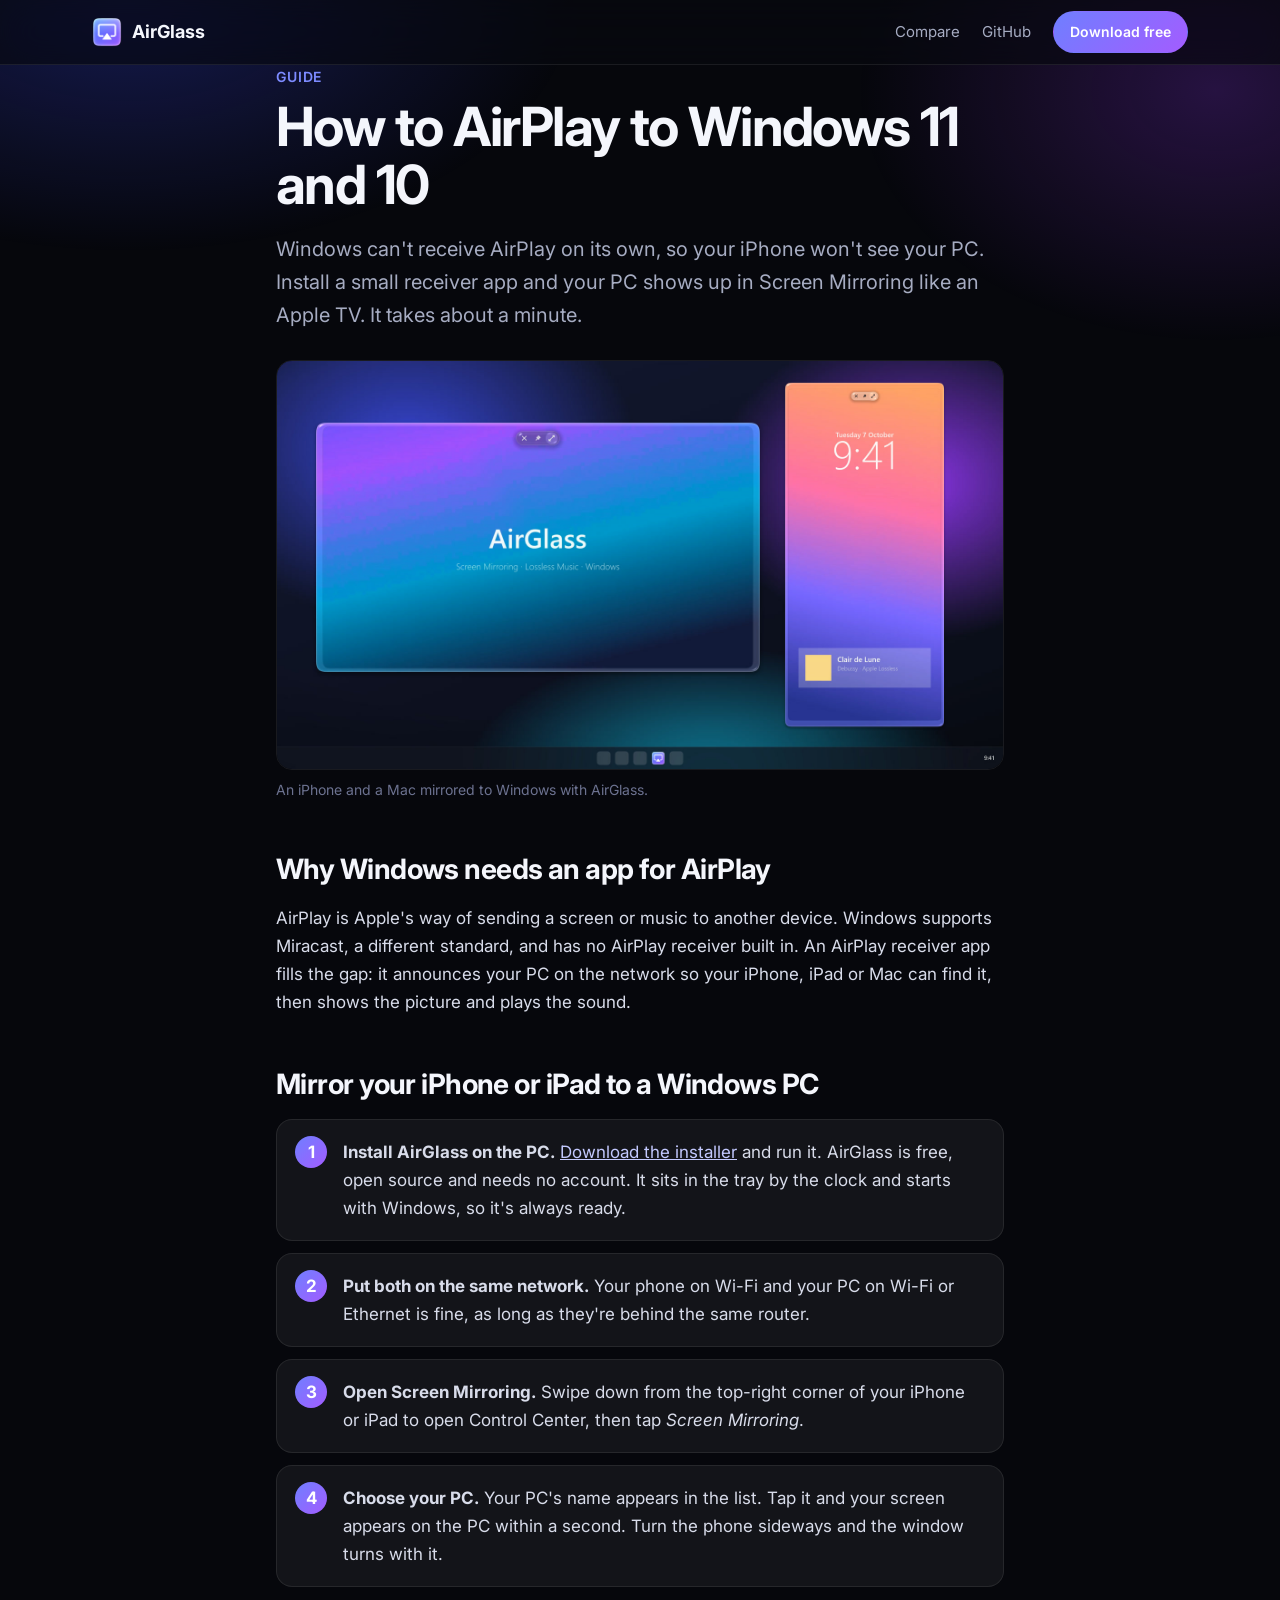
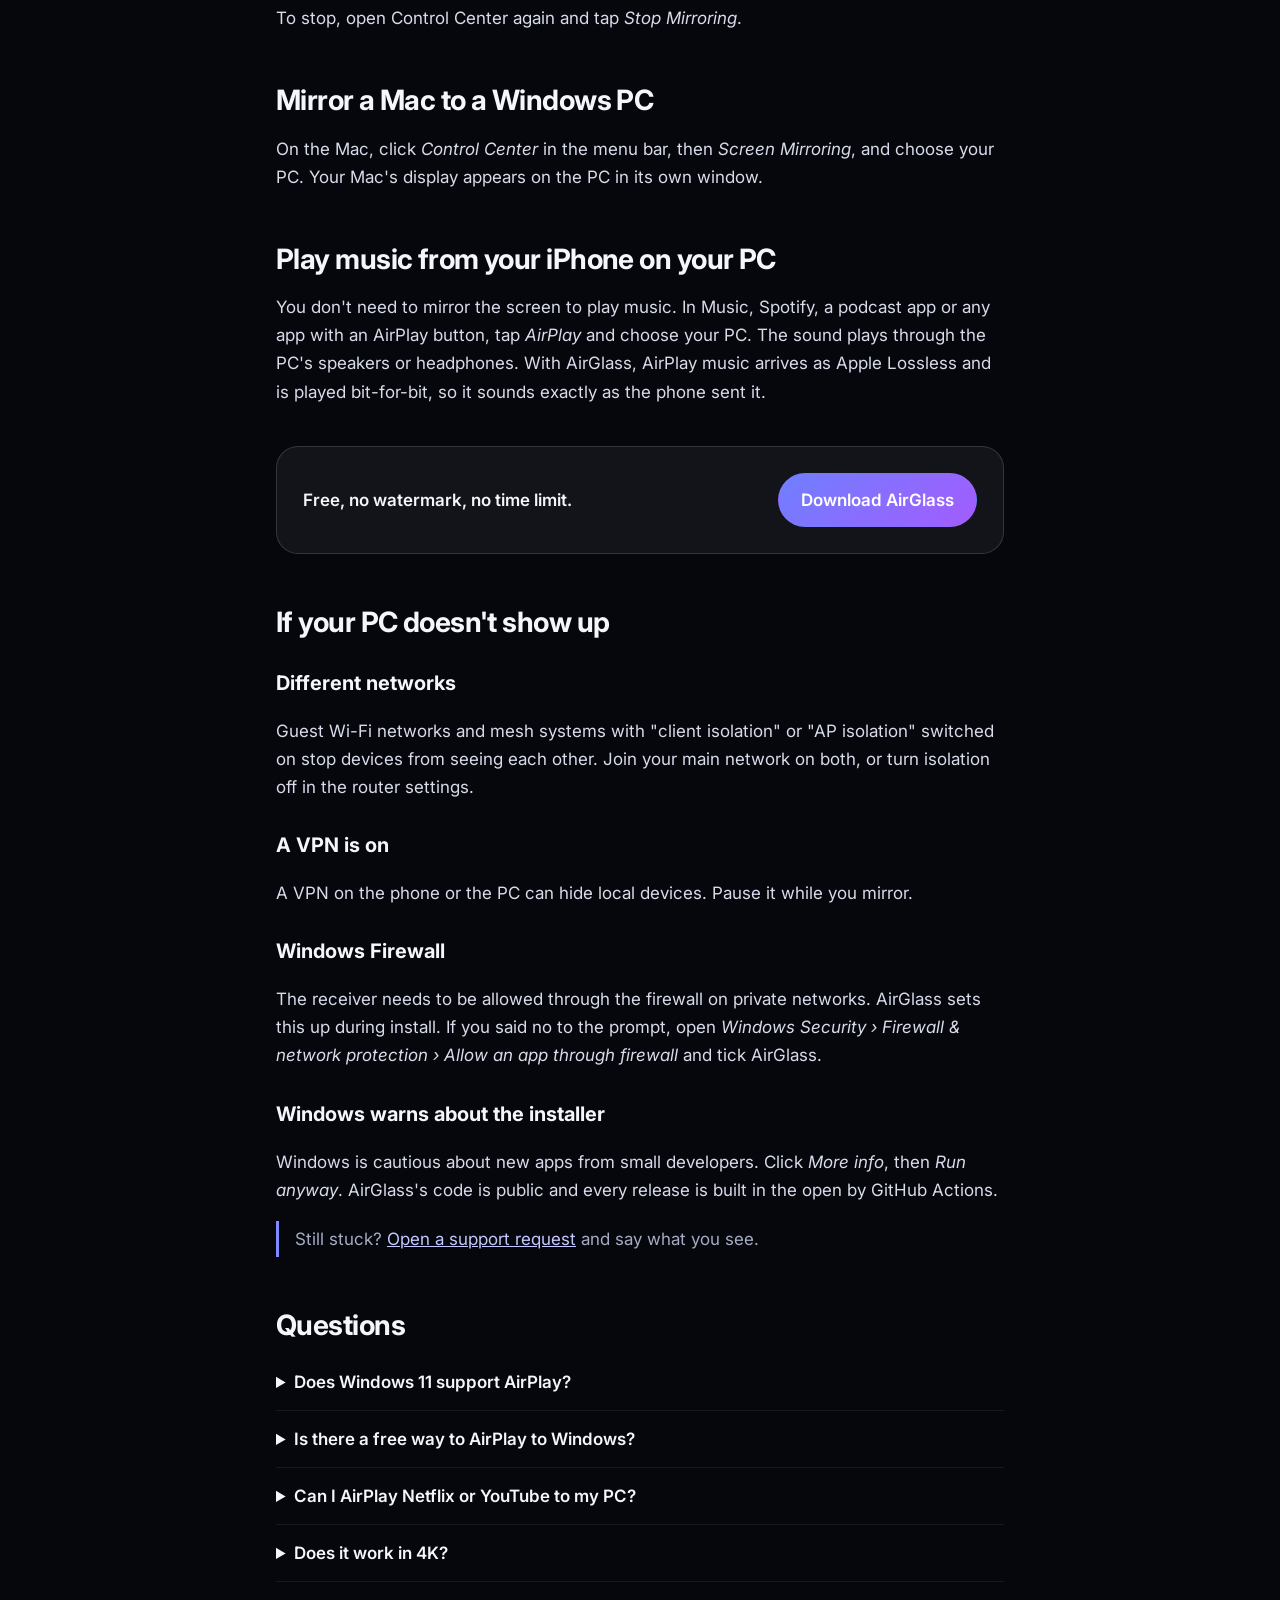
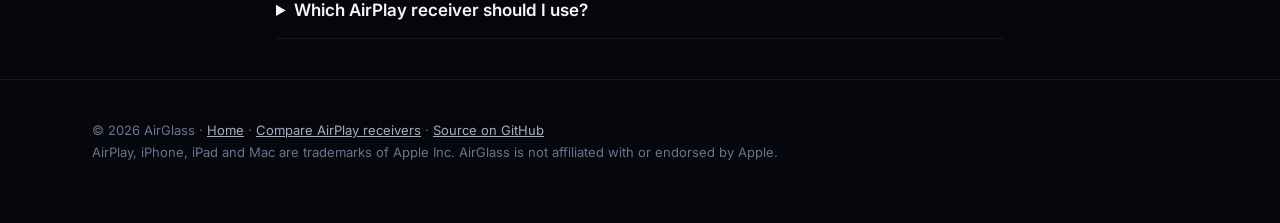
==== site/airplay-to-windows/index.html @ 2d189290 "Site: add AirPlay-to-Windows guide and receiver comparison pages Adds /airplay-to-windows/ (step-by-" ====
<!doctype html>
<html lang="en">
<head>
<meta charset="utf-8">
<meta name="viewport" content="width=device-width, initial-scale=1">
<title>How to AirPlay to Windows 11 and 10 (iPhone, iPad, Mac) · AirGlass</title>
<meta name="description" content="Windows can't receive AirPlay on its own. Here's how to mirror your iPhone, iPad or Mac to a Windows 11 or 10 PC and play AirPlay music on it, free, in about a minute.">
<link rel="canonical" href="https://jdkuk.github.io/AirGlass/airplay-to-windows/">
<meta name="color-scheme" content="dark">
<meta name="theme-color" content="#07080d">
<link rel="icon" href="../icon.png">
<meta property="og:title" content="How to AirPlay to Windows 11 and 10">
<meta property="og:description" content="Mirror your iPhone, iPad or Mac to a Windows PC and play AirPlay music on it, free.">
<meta property="og:image" content="https://jdkuk.github.io/AirGlass/og.png">
<meta property="og:url" content="https://jdkuk.github.io/AirGlass/airplay-to-windows/">
<meta property="og:type" content="article">
<meta name="twitter:card" content="summary_large_image">
<link rel="preconnect" href="https://fonts.googleapis.com">
<link rel="preconnect" href="https://fonts.gstatic.com" crossorigin>
<link rel="stylesheet" href="https://fonts.googleapis.com/css2?family=Inter:wght@400;500;600;700;800&display=swap">
<link rel="stylesheet" href="../pages.css">
<script type="application/ld+json">
{
  "@context": "https://schema.org",
  "@type": "HowTo",
  "name": "How to AirPlay to a Windows 11 or 10 PC",
  "description": "Mirror an iPhone, iPad or Mac to a Windows PC, and play AirPlay music on it, using the free AirGlass receiver.",
  "totalTime": "PT2M",
  "tool": [{"@type": "HowToTool", "name": "AirGlass (free AirPlay receiver for Windows)"}],
  "step": [
    {"@type": "HowToStep", "name": "Install an AirPlay receiver", "text": "Download AirGlass from github.com/jdkuk/AirGlass/releases/latest and run the installer. It starts in the system tray and launches with Windows."},
    {"@type": "HowToStep", "name": "Join the same network", "text": "Make sure the iPhone, iPad or Mac and the PC are on the same home network. Wi-Fi and Ethernet can be mixed through the same router."},
    {"@type": "HowToStep", "name": "Open Screen Mirroring", "text": "On iPhone or iPad, open Control Center and tap Screen Mirroring. On a Mac, click Control Center, then Screen Mirroring."},
    {"@type": "HowToStep", "name": "Choose your PC", "text": "Pick your PC's name from the list. The screen appears on the PC within a second."},
    {"@type": "HowToStep", "name": "Play music over AirPlay (optional)", "text": "In Music, Spotify or any audio app, tap the AirPlay button and choose your PC to play music through the PC's speakers in lossless quality."}
  ]
}
</script>
<script type="application/ld+json">
{
  "@context": "https://schema.org",
  "@type": "FAQPage",
  "mainEntity": [
    {"@type": "Question", "name": "Does Windows 11 support AirPlay?", "acceptedAnswer": {"@type": "Answer", "text": "No. Windows has Miracast built in, but not AirPlay, so an iPhone won't see a Windows PC until you install an AirPlay receiver app such as AirGlass."}},
    {"@type": "Question", "name": "Is there a free way to AirPlay to Windows?", "acceptedAnswer": {"@type": "Answer", "text": "Yes. AirGlass is free and open source, with no watermark and no time limit. An optional one-time Pro upgrade adds a movable, resizable floating window."}},
    {"@type": "Question", "name": "Why doesn't my PC show up in Screen Mirroring?", "acceptedAnswer": {"@type": "Answer", "text": "The usual causes are being on different networks, a guest network or router client isolation, a VPN on the phone or PC, or Windows Firewall blocking the receiver. Put both devices on the same home network and allow the app through the firewall."}},
    {"@type": "Question", "name": "Can I AirPlay Netflix or YouTube to a Windows PC?", "acceptedAnswer": {"@type": "Answer", "text": "Screen Mirroring shows whatever is on your screen, but protected video such as Netflix mirrors as black because the app blocks it. AirGlass doesn't support the separate 'send a video link' kind of AirPlay."}}
  ]
}
</script>
</head>
<body>
<nav class="top">
  <div class="wrap">
    <a class="brand" href="../"><img src="../icon.png" alt="">AirGlass</a>
    <div class="navlinks">
      <a class="hide-sm" href="../compare/">Compare</a>
      <a class="hide-sm" href="https://github.com/jdkuk/AirGlass">GitHub</a>
      <a class="btn primary" href="https://github.com/jdkuk/AirGlass/releases/latest">Download free</a>
    </div>
  </div>
</nav>

<main>
<article class="wrap narrow">
  <div class="kicker">Guide</div>
  <h1>How to AirPlay to Windows 11 and 10</h1>
  <p class="lede">Windows can't receive AirPlay on its own, so your iPhone won't see your PC. Install a small receiver app and your PC shows up in Screen Mirroring like an Apple TV. It takes about a minute.</p>

  <figure>
    <img src="../media/desktop.jpg" srcset="../media/desktop.jpg 1600w, ../media/desktop@2x.jpg 3200w" sizes="(max-width: 760px) 100vw, 728px" alt="An iPhone and a Mac mirrored to a Windows desktop in floating glass windows" width="1600" height="900">
    <figcaption>An iPhone and a Mac mirrored to Windows with AirGlass.</figcaption>
  </figure>

  <h2>Why Windows needs an app for AirPlay</h2>
  <p>AirPlay is Apple's way of sending a screen or music to another device. Windows supports Miracast, a different standard, and has no AirPlay receiver built in. An AirPlay receiver app fills the gap: it announces your PC on the network so your iPhone, iPad or Mac can find it, then shows the picture and plays the sound.</p>

  <h2>Mirror your iPhone or iPad to a Windows PC</h2>
  <ol class="steps">
    <li><strong>Install AirGlass on the PC.</strong> <a href="https://github.com/jdkuk/AirGlass/releases/latest">Download the installer</a> and run it. AirGlass is free, open source and needs no account. It sits in the tray by the clock and starts with Windows, so it's always ready.</li>
    <li><strong>Put both on the same network.</strong> Your phone on Wi-Fi and your PC on Wi-Fi or Ethernet is fine, as long as they're behind the same router.</li>
    <li><strong>Open Screen Mirroring.</strong> Swipe down from the top-right corner of your iPhone or iPad to open Control Center, then tap <em>Screen Mirroring</em>.</li>
    <li><strong>Choose your PC.</strong> Your PC's name appears in the list. Tap it and your screen appears on the PC within a second. Turn the phone sideways and the window turns with it.</li>
  </ol>
  <p>To stop, open Control Center again and tap <em>Stop Mirroring</em>.</p>

  <h2>Mirror a Mac to a Windows PC</h2>
  <p>On the Mac, click <em>Control Center</em> in the menu bar, then <em>Screen Mirroring</em>, and choose your PC. Your Mac's display appears on the PC in its own window.</p>

  <h2>Play music from your iPhone on your PC</h2>
  <p>You don't need to mirror the screen to play music. In Music, Spotify, a podcast app or any app with an AirPlay button, tap <em>AirPlay</em> and choose your PC. The sound plays through the PC's speakers or headphones. With AirGlass, AirPlay music arrives as Apple Lossless and is played bit-for-bit, so it sounds exactly as the phone sent it.</p>

  <div class="cta">
    <p>Free, no watermark, no time limit.</p>
    <a class="btn primary" href="https://github.com/jdkuk/AirGlass/releases/latest">Download AirGlass</a>
  </div>

  <h2>If your PC doesn't show up</h2>
  <h3>Different networks</h3>
  <p>Guest Wi-Fi networks and mesh systems with "client isolation" or "AP isolation" switched on stop devices from seeing each other. Join your main network on both, or turn isolation off in the router settings.</p>
  <h3>A VPN is on</h3>
  <p>A VPN on the phone or the PC can hide local devices. Pause it while you mirror.</p>
  <h3>Windows Firewall</h3>
  <p>The receiver needs to be allowed through the firewall on private networks. AirGlass sets this up during install. If you said no to the prompt, open <em>Windows Security › Firewall &amp; network protection › Allow an app through firewall</em> and tick AirGlass.</p>
  <h3>Windows warns about the installer</h3>
  <p>Windows is cautious about new apps from small developers. Click <em>More info</em>, then <em>Run anyway</em>. AirGlass's code is public and every release is built in the open by GitHub Actions.</p>
  <p class="note">Still stuck? <a href="https://github.com/jdkuk/AirGlass/issues">Open a support request</a> and say what you see.</p>

  <h2>Questions</h2>
  <details><summary>Does Windows 11 support AirPlay?</summary><p>No. Windows has Miracast built in, but not AirPlay, so an iPhone won't see a Windows PC until you install an AirPlay receiver.</p></details>
  <details><summary>Is there a free way to AirPlay to Windows?</summary><p>Yes. AirGlass is free and open source, with no watermark and no time limit. The free edition mirrors full screen; an optional one-time Pro upgrade adds a floating window you can move, resize, zoom and keep on top.</p></details>
  <details><summary>Can I AirPlay Netflix or YouTube to my PC?</summary><p>Screen Mirroring shows whatever is on your screen. Protected video, such as Netflix, mirrors as black because the app blocks it. AirGlass doesn't support the separate "send a video link" kind of AirPlay.</p></details>
  <details><summary>Does it work in 4K?</summary><p>AirGlass mirrors at up to 1080p and about 60 fps. Phones asked for 4K drop to around 28 fps, so 1080p looks and feels better.</p></details>
  <details><summary>Which AirPlay receiver should I use?</summary><p>See <a href="../compare/">AirGlass compared with AirServer, LonelyScreen, Reflector and 5KPlayer</a>.</p></details>
</article>
</main>

<footer>
  <div class="wrap">© 2026 AirGlass · <a href="../">Home</a> · <a href="../compare/">Compare AirPlay receivers</a> · <a href="https://github.com/jdkuk/AirGlass">Source on GitHub</a><br>
  AirPlay, iPhone, iPad and Mac are trademarks of Apple Inc. AirGlass is not affiliated with or endorsed by Apple.</div>
</footer>
</body>
</html>
---- site/pages.css ----
/* Shared styles for the article pages (guide, comparison). The landing page keeps its own inline styles. */
:root {
  --bg: #06070c;
  --bg-2: #0b0d16;
  --ink: #f4f6fc;
  --muted: #a6acc2;
  --faint: #6c7290;
  --line: rgba(255,255,255,.08);
  --glass: rgba(255,255,255,.055);
  --rim: rgba(255,255,255,.14);
  --accent: #7d8bff;
  --accent-2: #b46cff;
  --good: #5fe3a1;
  --radius: 22px;
}
* { box-sizing: border-box; }
html { -webkit-text-size-adjust: 100%; }
body { margin: 0; background: var(--bg); color: var(--ink); font: 17px/1.65 Inter, "Segoe UI", system-ui, sans-serif; }
body::before { content: ""; position: fixed; inset: 0; z-index: -1; pointer-events: none;
  background: radial-gradient(50% 40% at 10% 0%, rgba(63,77,255,.28), transparent 70%), radial-gradient(40% 40% at 95% 10%, rgba(155,60,255,.22), transparent 70%); }
a { color: #c3c9ff; }
.wrap { max-width: 1128px; margin: 0 auto; padding: 0 16px; }
.narrow { max-width: 760px; }

nav.top { position: sticky; top: 0; z-index: 50; background: rgba(8,9,15,.7); backdrop-filter: blur(18px) saturate(1.4); -webkit-backdrop-filter: blur(18px) saturate(1.4); border-bottom: 1px solid var(--line); }
nav.top .wrap { display: flex; align-items: center; justify-content: space-between; height: 64px; }
.brand { display: flex; align-items: center; gap: 10px; font-weight: 700; font-size: 18px; text-decoration: none; color: var(--ink); }
.brand img { width: 30px; height: 30px; border-radius: 8px; }
.navlinks { display: flex; align-items: center; gap: 22px; font-size: 15px; }
.navlinks a { color: var(--muted); text-decoration: none; }
.navlinks a:hover { color: var(--ink); }
@media (max-width: 640px) { .hide-sm { display: none; } }

.btn { display: inline-flex; align-items: center; gap: 8px; padding: 12px 22px; border-radius: 999px; font-weight: 600; text-decoration: none; border: 1px solid var(--rim); color: var(--ink); background: var(--glass); }
.btn.primary { background: linear-gradient(135deg, #6f7fff, #a35cff); border-color: transparent; color: #fff; }
.navlinks .btn { color: #fff; padding: 8px 16px; font-size: 14px; }

article { padding: 56px 0 40px; }
.kicker { color: var(--accent); font-weight: 600; font-size: 14px; letter-spacing: .06em; text-transform: uppercase; }
h1 { font-size: clamp(34px, 6vw, 54px); line-height: 1.08; letter-spacing: -.03em; margin: 10px 0 18px; }
h2 { font-size: 28px; letter-spacing: -.02em; margin: 52px 0 12px; line-height: 1.2; }
h3 { font-size: 20px; margin: 28px 0 8px; }
.lede { font-size: 20px; color: var(--muted); margin: 0 0 28px; }
p, li { color: #d8dcea; }
ol.steps { counter-reset: s; list-style: none; padding: 0; }
ol.steps > li { counter-increment: s; position: relative; padding: 18px 20px 18px 66px; margin: 12px 0; border: 1px solid var(--line); border-radius: 16px; background: var(--glass); }
ol.steps > li::before { content: counter(s); position: absolute; left: 18px; top: 16px; width: 32px; height: 32px; border-radius: 50%; display: grid; place-items: center; font-weight: 700; background: linear-gradient(135deg, #6f7fff, #a35cff); color: #fff; }
.note { border-left: 3px solid var(--accent); padding: 4px 0 4px 16px; color: var(--muted); }
figure { margin: 28px 0; }
figure img { width: 100%; height: auto; border-radius: 16px; border: 1px solid var(--line); display: block; }
figcaption { color: var(--faint); font-size: 14px; margin-top: 8px; }
.cta { margin: 40px 0; padding: 26px; border-radius: var(--radius); border: 1px solid var(--rim); background: var(--glass); display: flex; gap: 18px; align-items: center; justify-content: space-between; flex-wrap: wrap; }
.cta p { margin: 0; font-weight: 600; color: var(--ink); }

.tablewrap { overflow-x: auto; margin: 20px 0; border: 1px solid var(--line); border-radius: 16px; }
table { border-collapse: collapse; width: 100%; min-width: 640px; font-size: 15px; }
th, td { padding: 12px 14px; text-align: left; border-bottom: 1px solid var(--line); vertical-align: top; }
thead th { color: var(--muted); font-weight: 600; background: rgba(255,255,255,.03); }
tbody th { font-weight: 700; white-space: nowrap; }
tr.us { background: rgba(125,139,255,.08); }
.yes { color: var(--good); }
.small { font-size: 14px; color: var(--faint); }

details { border-bottom: 1px solid var(--line); padding: 14px 0; }
summary { cursor: pointer; font-weight: 600; }
details p { margin: 10px 0 0; }

footer { padding: 40px 0 60px; color: var(--faint); font-size: 13px; border-top: 1px solid var(--line); margin-top: 40px; }
footer a { color: var(--muted); }
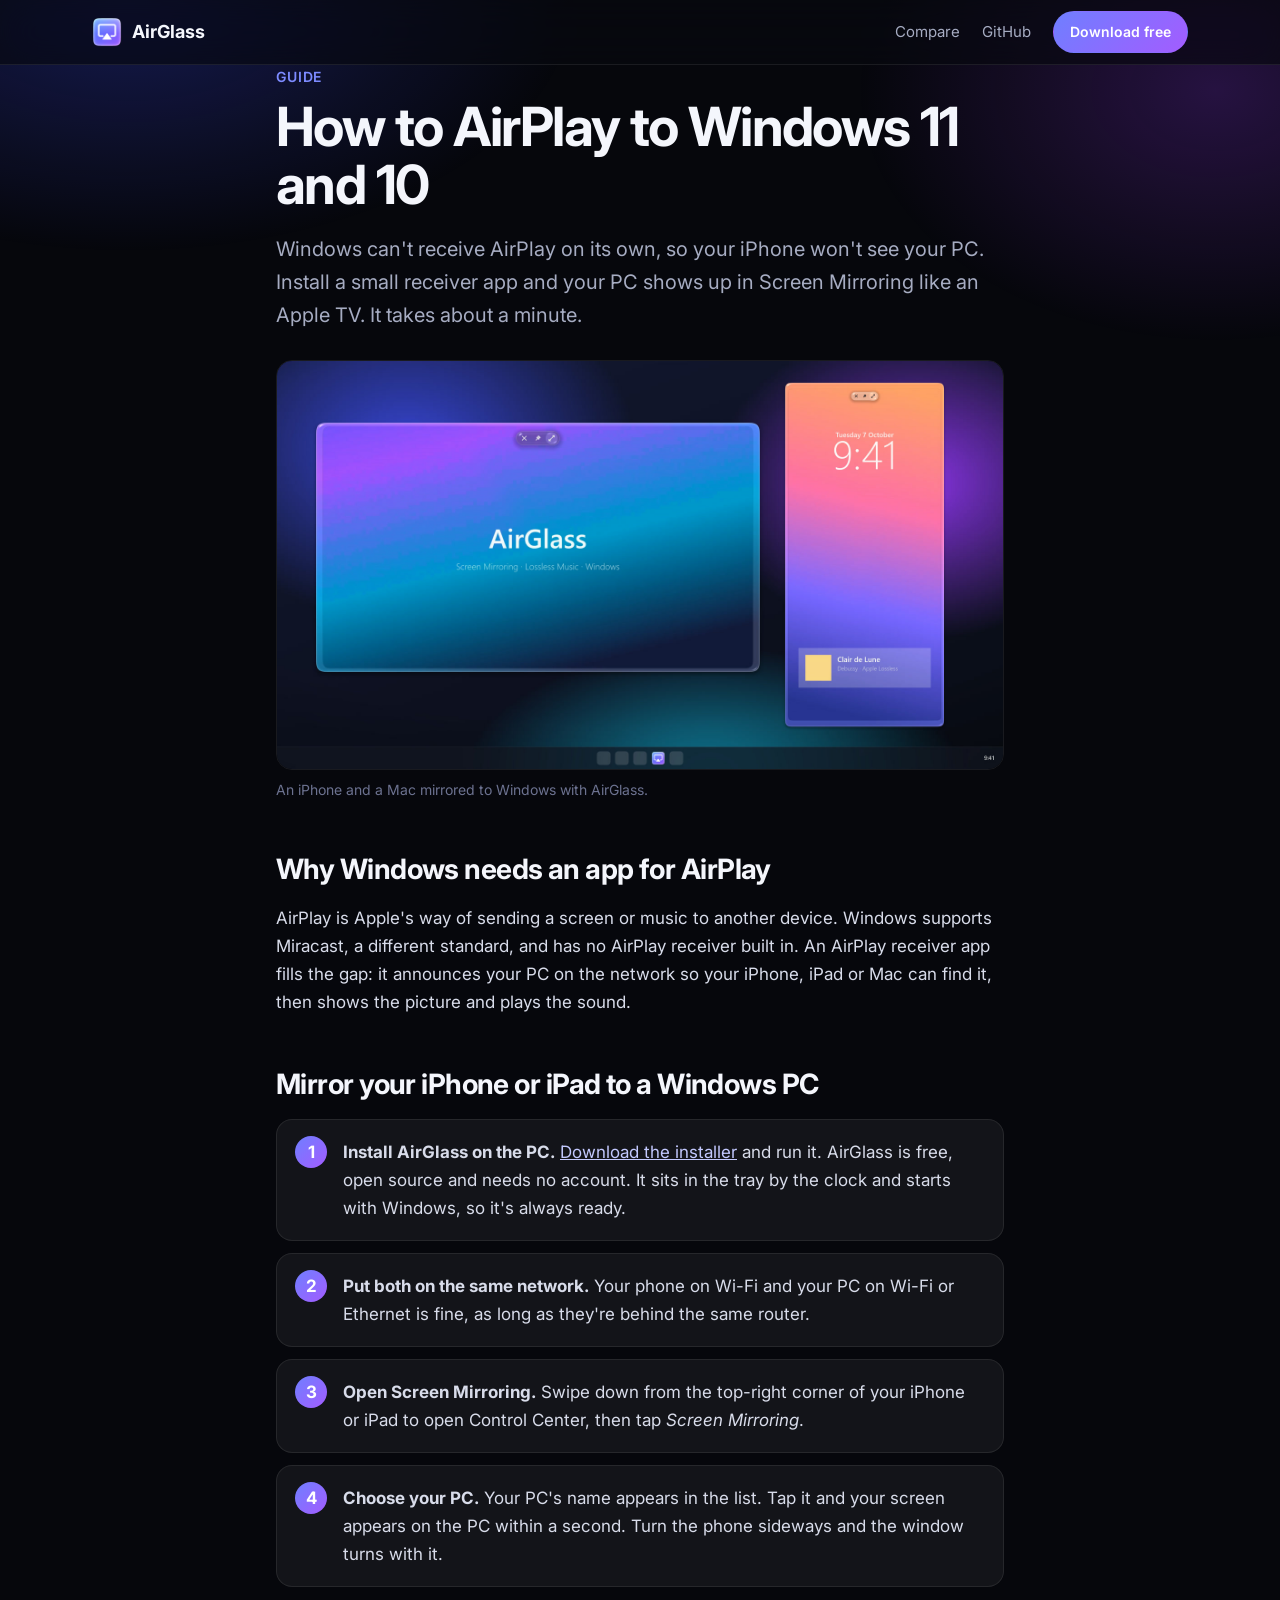
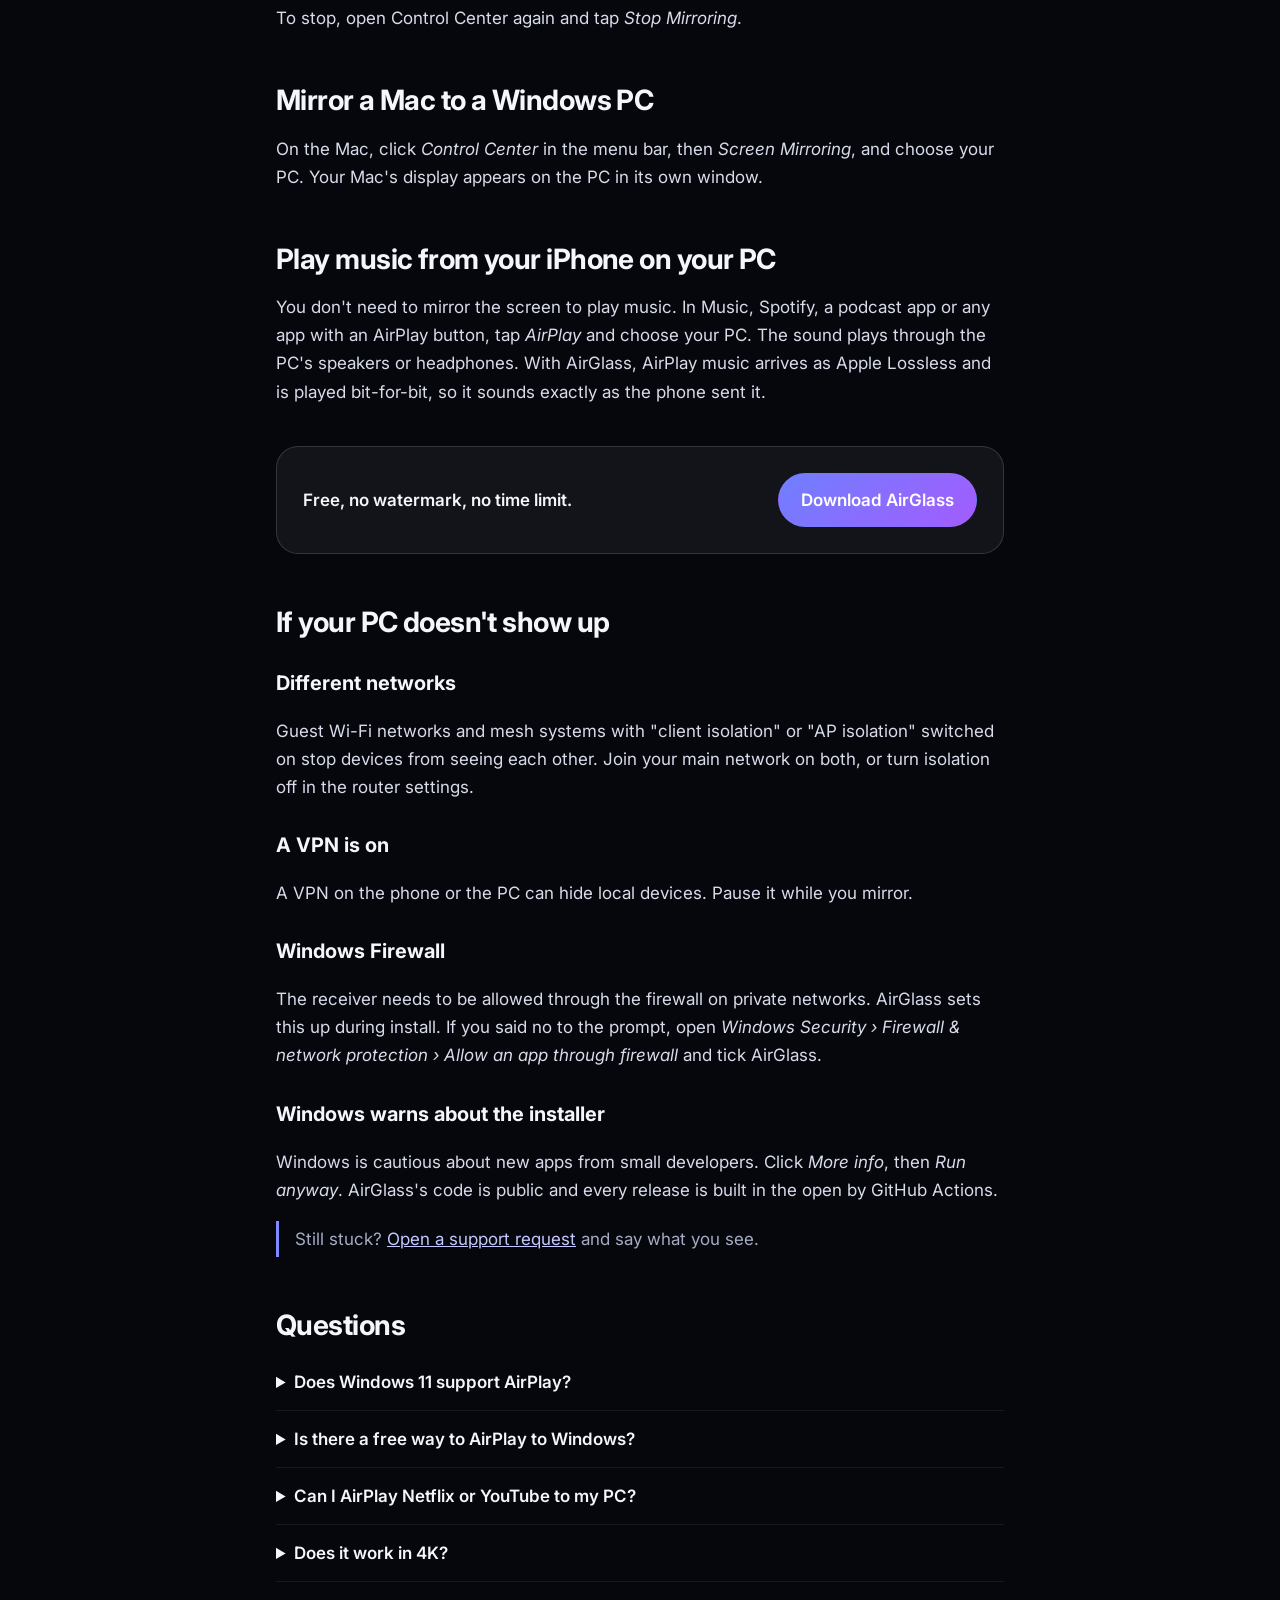
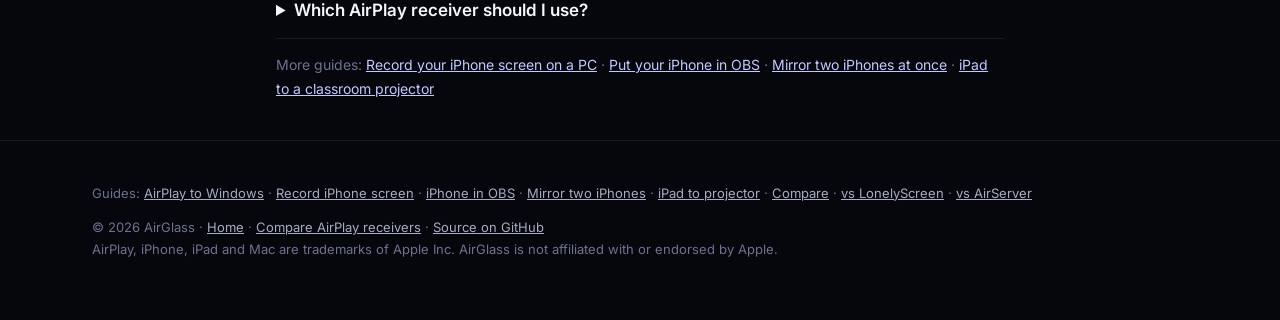
==== commit 43845ad3: "Add 6 search landing pages: recording, OBS, two devices, classroom iPads, and LonelyScreen/AirServer" ====
--- a/site/airplay-to-windows/index.html
+++ b/site/airplay-to-windows/index.html
@@ -112,12 +112,17 @@
   <details><summary>Can I AirPlay Netflix or YouTube to my PC?</summary><p>Screen Mirroring shows whatever is on your screen. Protected video, such as Netflix, mirrors as black because the app blocks it. AirGlass doesn't support the separate "send a video link" kind of AirPlay.</p></details>
   <details><summary>Does it work in 4K?</summary><p>AirGlass mirrors at up to 1080p and about 60 fps. Phones asked for 4K drop to around 28 fps, so 1080p looks and feels better.</p></details>
   <details><summary>Which AirPlay receiver should I use?</summary><p>See <a href="../compare/">AirGlass compared with AirServer, LonelyScreen, Reflector and 5KPlayer</a>.</p></details>
+
+  <p class="small">More guides: <a href="../record-iphone-screen-on-pc/">Record your iPhone screen on a PC</a> · <a href="../iphone-to-obs/">Put your iPhone in OBS</a> · <a href="../mirror-two-iphones-to-pc/">Mirror two iPhones at once</a> · <a href="../ipad-to-projector-without-apple-tv/">iPad to a classroom projector</a></p>
 </article>
 </main>
 
 <footer>
-  <div class="wrap">© 2026 AirGlass · <a href="../">Home</a> · <a href="../compare/">Compare AirPlay receivers</a> · <a href="https://github.com/jdkuk/AirGlass">Source on GitHub</a><br>
-  AirPlay, iPhone, iPad and Mac are trademarks of Apple Inc. AirGlass is not affiliated with or endorsed by Apple.</div>
+  <div class="wrap">
+    <div class="footguides">Guides: <a href="./">AirPlay to Windows</a> · <a href="../record-iphone-screen-on-pc/">Record iPhone screen</a> · <a href="../iphone-to-obs/">iPhone in OBS</a> · <a href="../mirror-two-iphones-to-pc/">Mirror two iPhones</a> · <a href="../ipad-to-projector-without-apple-tv/">iPad to projector</a> · <a href="../compare/">Compare</a> · <a href="../lonelyscreen-alternative/">vs LonelyScreen</a> · <a href="../airserver-alternative/">vs AirServer</a></div>
+    © 2026 AirGlass · <a href="../">Home</a> · <a href="../compare/">Compare AirPlay receivers</a> · <a href="https://github.com/jdkuk/AirGlass">Source on GitHub</a><br>
+    AirPlay, iPhone, iPad and Mac are trademarks of Apple Inc. AirGlass is not affiliated with or endorsed by Apple.
+  </div>
 </footer>
 </body>
 </html>
--- a/site/pages.css
+++ b/site/pages.css
@@ -67,3 +67,4 @@
 
 footer { padding: 40px 0 60px; color: var(--faint); font-size: 13px; border-top: 1px solid var(--line); margin-top: 40px; }
 footer a { color: var(--muted); }
+footer .footguides { margin: 0 0 12px; line-height: 1.9; }
